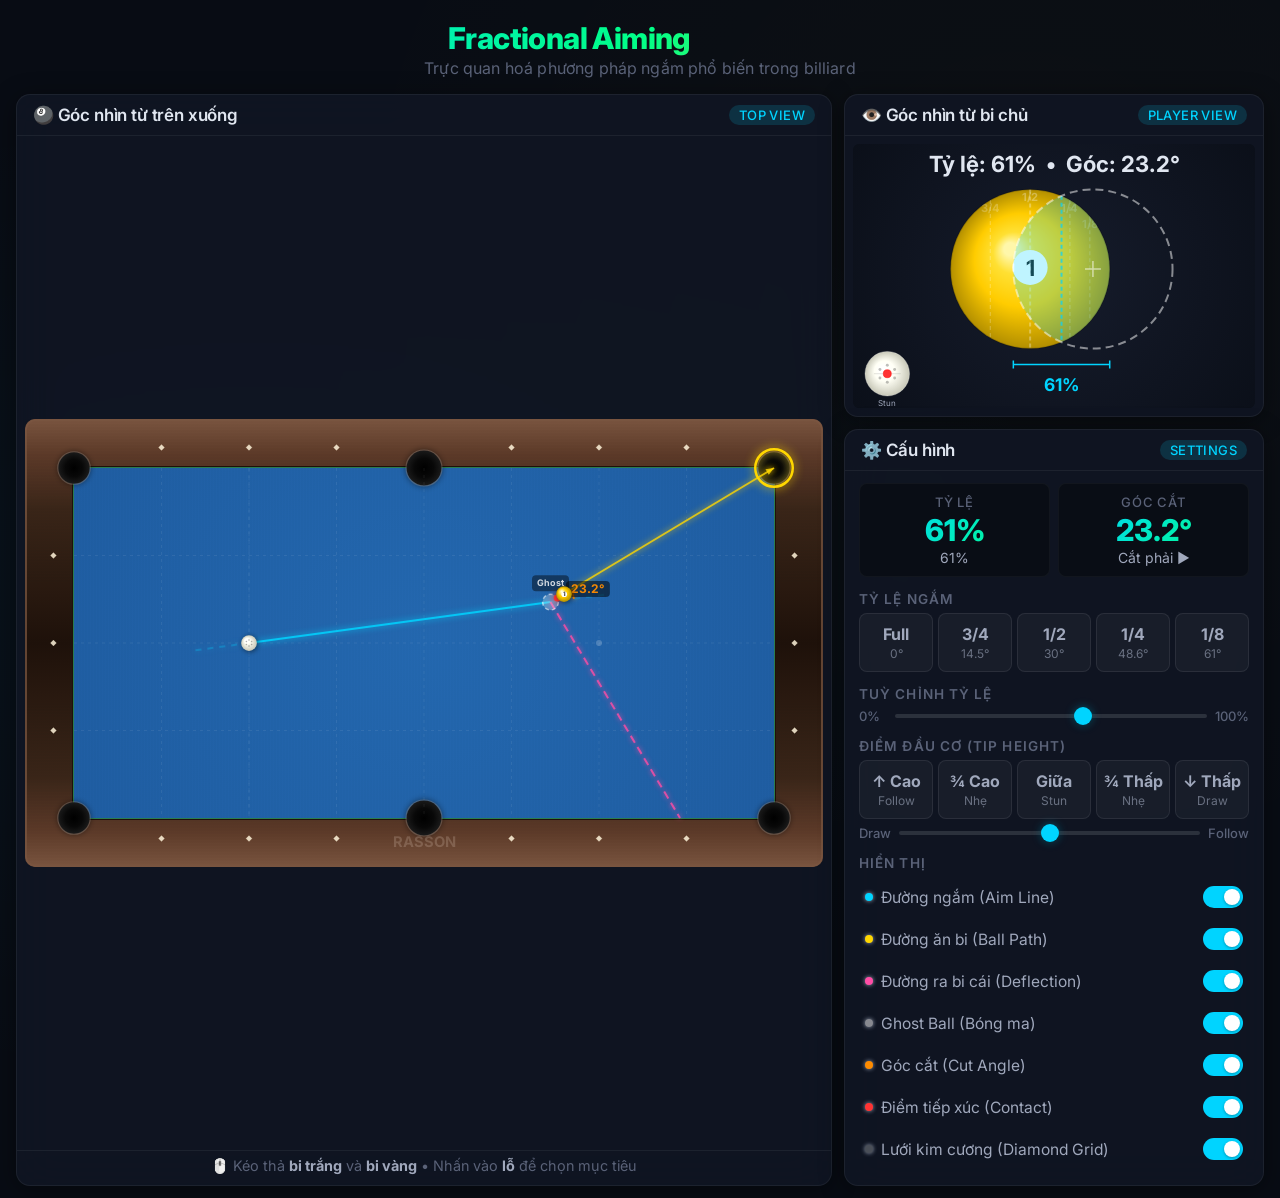
==== index.html @ a76fde68 "Push code" ====
<!doctype html>
<html lang="vi">
  <head>
    <meta charset="UTF-8" />
    <meta name="viewport" content="width=device-width, initial-scale=1.0" />
    <meta
      name="description"
      content="Trực quan hoá phương pháp Fractional Aiming (Ngắm theo tỷ lệ) trong Billiard. Công cụ học tập tương tác."
    />
    <title>Fractional Aiming – Billiard Visualization | Ngắm theo tỷ lệ</title>
    <link
      href="https://fonts.googleapis.com/css2?family=Inter:wght@300;400;500;600;700;800&display=swap"
      rel="stylesheet"
    />
    <link rel="stylesheet" href="style.css" />
  </head>
  <body>
    <div class="app">
      <!-- Header -->
      <header class="app-header">
        <h1>
          Fractional Aiming <span class="subtitle">• Ngắm theo tỷ lệ</span>
        </h1>
        <p class="tagline">
          Trực quan hoá phương pháp ngắm phổ biến trong billiard
        </p>
      </header>

      <!-- Main Content -->
      <main class="main-content">
        <!-- Panel 1: Top-down table view -->
        <section class="panel table-panel" id="table-panel">
          <div class="panel-header">
            <h2>🎱 Góc nhìn từ trên xuống</h2>
            <span class="panel-badge">Top View</span>
          </div>
          <div class="canvas-container" id="table-container">
            <canvas id="tableCanvas"></canvas>
          </div>
          <div class="table-hint">
            <span
              >🖱️ Kéo thả <strong>bi trắng</strong> và
              <strong>bi vàng</strong> &bull; Nhấn vào <strong>lỗ</strong> để
              chọn mục tiêu</span
            >
          </div>
        </section>

        <!-- Right column: Perspective + Config -->
        <aside class="right-column">
          <!-- Panel 2: Player perspective view -->
          <section class="panel perspective-panel" id="perspective-panel">
            <div class="panel-header">
              <h2>👁️ Góc nhìn từ bi chủ</h2>
              <span class="panel-badge">Player View</span>
            </div>
            <div class="canvas-container" id="perspective-container">
              <canvas id="perspectiveCanvas"></canvas>
            </div>
          </section>

          <!-- Panel 3: Configuration -->
          <section class="panel config-panel" id="config-panel">
            <div class="panel-header">
              <h2>⚙️ Cấu hình</h2>
              <span class="panel-badge">Settings</span>
            </div>
            <div class="config-content">
              <!-- Info Display -->
              <div class="info-grid">
                <div class="info-item">
                  <div class="info-label">Tỷ lệ</div>
                  <div class="info-value" id="info-fraction">1/2</div>
                  <div class="info-sub" id="info-fraction-pct">50%</div>
                </div>
                <div class="info-item">
                  <div class="info-label">Góc cắt</div>
                  <div class="info-value" id="info-angle">30.0°</div>
                  <div class="info-sub" id="info-cut-dir">&nbsp;</div>
                </div>
              </div>

              <!-- Fraction Presets -->
              <div class="config-section">
                <div class="section-label">Tỷ lệ ngắm</div>
                <div class="preset-buttons" id="preset-buttons">
                  <button class="preset-btn" data-fraction="1" id="preset-full">
                    <span class="preset-name">Full</span>
                    <span class="preset-angle">0°</span>
                  </button>
                  <button
                    class="preset-btn"
                    data-fraction="0.75"
                    id="preset-34"
                  >
                    <span class="preset-name">3/4</span>
                    <span class="preset-angle">14.5°</span>
                  </button>
                  <button class="preset-btn" data-fraction="0.5" id="preset-12">
                    <span class="preset-name">1/2</span>
                    <span class="preset-angle">30°</span>
                  </button>
                  <button
                    class="preset-btn"
                    data-fraction="0.25"
                    id="preset-14"
                  >
                    <span class="preset-name">1/4</span>
                    <span class="preset-angle">48.6°</span>
                  </button>
                  <button
                    class="preset-btn"
                    data-fraction="0.125"
                    id="preset-18"
                  >
                    <span class="preset-name">1/8</span>
                    <span class="preset-angle">61°</span>
                  </button>
                </div>
              </div>

              <!-- Custom Fraction Slider -->
              <div class="config-section">
                <div class="section-label">Tuỳ chỉnh tỷ lệ</div>
                <div class="slider-container">
                  <span class="slider-min">0%</span>
                  <input
                    type="range"
                    id="fraction-slider"
                    min="0"
                    max="100"
                    value="50"
                    step="1"
                  />
                  <span class="slider-max">100%</span>
                </div>
              </div>

              <!-- Cue Tip Height -->
              <div class="config-section">
                <div class="section-label">Điểm đầu cơ (Tip Height)</div>
                <div class="preset-buttons" id="tip-buttons">
                  <button class="preset-btn tip-btn" data-tip="1" id="tip-high">
                    <span class="preset-name">↑ Cao</span>
                    <span class="preset-angle">Follow</span>
                  </button>
                  <button
                    class="preset-btn tip-btn"
                    data-tip="0.5"
                    id="tip-34h"
                  >
                    <span class="preset-name">¾ Cao</span>
                    <span class="preset-angle">Nhẹ</span>
                  </button>
                  <button
                    class="preset-btn tip-btn active"
                    data-tip="0"
                    id="tip-center"
                  >
                    <span class="preset-name">Giữa</span>
                    <span class="preset-angle">Stun</span>
                  </button>
                  <button
                    class="preset-btn tip-btn"
                    data-tip="-0.5"
                    id="tip-34l"
                  >
                    <span class="preset-name">¾ Thấp</span>
                    <span class="preset-angle">Nhẹ</span>
                  </button>
                  <button class="preset-btn tip-btn" data-tip="-1" id="tip-low">
                    <span class="preset-name">↓ Thấp</span>
                    <span class="preset-angle">Draw</span>
                  </button>
                </div>
                <div class="slider-container">
                  <span class="slider-min">Draw</span>
                  <input
                    type="range"
                    id="tip-slider"
                    min="-100"
                    max="100"
                    value="0"
                    step="1"
                  />
                  <span class="slider-max">Follow</span>
                </div>
              </div>

              <!-- Display Toggles -->
              <div class="config-section">
                <div class="section-label">Hiển thị</div>
                <div class="toggle-list">
                  <label class="toggle-row" for="toggle-aimLine">
                    <span class="toggle-label">
                      <span
                        class="color-dot"
                        style="background: #00d4ff"
                      ></span>
                      Đường ngắm (Aim Line)
                    </span>
                    <span class="toggle-switch">
                      <input type="checkbox" id="toggle-aimLine" checked />
                      <span class="toggle-track"></span>
                    </span>
                  </label>
                  <label class="toggle-row" for="toggle-objectPath">
                    <span class="toggle-label">
                      <span
                        class="color-dot"
                        style="background: #ffd700"
                      ></span>
                      Đường ăn bi (Ball Path)
                    </span>
                    <span class="toggle-switch">
                      <input type="checkbox" id="toggle-objectPath" checked />
                      <span class="toggle-track"></span>
                    </span>
                  </label>
                  <label class="toggle-row" for="toggle-deflectionPath">
                    <span class="toggle-label">
                      <span
                        class="color-dot"
                        style="background: #ff4da6"
                      ></span>
                      Đường ra bi cái (Deflection)
                    </span>
                    <span class="toggle-switch">
                      <input
                        type="checkbox"
                        id="toggle-deflectionPath"
                        checked
                      />
                      <span class="toggle-track"></span>
                    </span>
                  </label>
                  <label class="toggle-row" for="toggle-ghostBall">
                    <span class="toggle-label">
                      <span
                        class="color-dot"
                        style="background: rgba(255, 255, 255, 0.5)"
                      ></span>
                      Ghost Ball (Bóng ma)
                    </span>
                    <span class="toggle-switch">
                      <input type="checkbox" id="toggle-ghostBall" checked />
                      <span class="toggle-track"></span>
                    </span>
                  </label>
                  <label class="toggle-row" for="toggle-cutAngle">
                    <span class="toggle-label">
                      <span
                        class="color-dot"
                        style="background: #ff8c00"
                      ></span>
                      Góc cắt (Cut Angle)
                    </span>
                    <span class="toggle-switch">
                      <input type="checkbox" id="toggle-cutAngle" checked />
                      <span class="toggle-track"></span>
                    </span>
                  </label>
                  <label class="toggle-row" for="toggle-contactPoint">
                    <span class="toggle-label">
                      <span
                        class="color-dot"
                        style="background: #ff3333"
                      ></span>
                      Điểm tiếp xúc (Contact)
                    </span>
                    <span class="toggle-switch">
                      <input type="checkbox" id="toggle-contactPoint" checked />
                      <span class="toggle-track"></span>
                    </span>
                  </label>
                  <label class="toggle-row" for="toggle-diamondGrid">
                    <span class="toggle-label">
                      <span
                        class="color-dot"
                        style="background: rgba(255, 255, 255, 0.25)"
                      ></span>
                      Lưới kim cương (Diamond Grid)
                    </span>
                    <span class="toggle-switch">
                      <input type="checkbox" id="toggle-diamondGrid" checked />
                      <span class="toggle-track"></span>
                    </span>
                  </label>
                </div>
              </div>
            </div>
          </section>
        </aside>
      </main>
    </div>

    <script src="app.js"></script>
  </body>
</html>
---- style.css ----
/* ========================================
   Fractional Aiming - Billiard Visualization
   Dark Theme with Glassmorphism
   ======================================== */

:root {
  --bg: #080c14;
  --bg-subtle: #0d1220;
  --panel-bg: rgba(16, 22, 36, 0.88);
  --panel-border: rgba(255, 255, 255, 0.06);
  --panel-hover: rgba(255, 255, 255, 0.03);
  --text: #e0e6f0;
  --text-secondary: #a0a8bc;
  --text-muted: #5a6278;
  --accent: #00d4ff;
  --accent-dim: rgba(0, 212, 255, 0.15);
  --accent-glow: rgba(0, 212, 255, 0.35);
  --gold: #ffd700;
  --pink: #ff4da6;
  --orange: #ff8c00;
  --red: #ff3333;
  --green: #00ff88;
  --radius: 14px;
  --radius-sm: 8px;
  --shadow: 0 4px 24px rgba(0, 0, 0, 0.4);
  --transition: 0.25s cubic-bezier(0.4, 0, 0.2, 1);
}

/* Reset */
*,
*::before,
*::after {
  margin: 0;
  padding: 0;
  box-sizing: border-box;
}

html {
  font-size: 20px;
  -webkit-font-smoothing: antialiased;
  -moz-osx-font-smoothing: grayscale;
}

body {
  font-family:
    "Inter",
    -apple-system,
    BlinkMacSystemFont,
    "Segoe UI",
    sans-serif;
  background: var(--bg);
  color: var(--text);
  min-height: 100vh;
  overflow-x: hidden;
  background-image:
    radial-gradient(
      ellipse at 20% 50%,
      rgba(0, 212, 255, 0.03) 0%,
      transparent 60%
    ),
    radial-gradient(
      ellipse at 80% 20%,
      rgba(255, 215, 0, 0.02) 0%,
      transparent 50%
    );
}

/* App Container */
.app {
  max-width: 1500px;
  margin: 0 auto;
  padding: 12px 16px;
  display: flex;
  flex-direction: column;
  gap: 12px;
  min-height: 100vh;
}

/* Header */
.app-header {
  text-align: center;
  padding: 8px 0 4px;
}

.app-header h1 {
  font-size: 1.5rem;
  font-weight: 800;
  letter-spacing: -0.02em;
  background: linear-gradient(135deg, #00d4ff 0%, #00ff88 50%, #ffd700 100%);
  -webkit-background-clip: text;
  -webkit-text-fill-color: transparent;
  background-clip: text;
}

.app-header .subtitle {
  font-weight: 400;
  font-size: 0.9rem;
  opacity: 0.8;
}

.app-header .tagline {
  color: var(--text-muted);
  font-size: 0.8rem;
  margin-top: 2px;
  letter-spacing: 0.01em;
}

/* Main Layout */
.main-content {
  display: grid;
  grid-template-columns: 1fr 420px;
  gap: 12px;
  flex: 1;
  min-height: 0;
}

/* Panel Base */
.panel {
  background: var(--panel-bg);
  border: 1px solid var(--panel-border);
  border-radius: var(--radius);
  box-shadow: var(--shadow);
  backdrop-filter: blur(20px);
  -webkit-backdrop-filter: blur(20px);
  overflow: hidden;
  display: flex;
  flex-direction: column;
}

.panel-header {
  padding: 10px 16px;
  display: flex;
  justify-content: space-between;
  align-items: center;
  border-bottom: 1px solid var(--panel-border);
  flex-shrink: 0;
}

.panel-header h2 {
  font-size: 0.85rem;
  font-weight: 600;
  letter-spacing: -0.01em;
}

.panel-badge {
  font-size: 0.65rem;
  font-weight: 500;
  padding: 2px 10px;
  background: var(--accent-dim);
  color: var(--accent);
  border-radius: 20px;
  letter-spacing: 0.03em;
  text-transform: uppercase;
}

/* Table Panel */
.table-panel {
  min-height: 0;
}

.table-panel .canvas-container {
  flex: 1;
  display: flex;
  align-items: center;
  justify-content: center;
  padding: 8px;
  min-height: 300px;
}

.table-panel canvas {
  display: block;
  border-radius: 6px;
}

.table-hint {
  padding: 6px 16px 10px;
  text-align: center;
  font-size: 0.72rem;
  color: var(--text-muted);
  border-top: 1px solid var(--panel-border);
}

.table-hint strong {
  color: var(--text-secondary);
}

/* Right Column */
.right-column {
  display: flex;
  flex-direction: column;
  gap: 12px;
  min-height: 0;
}

/* Perspective Panel */
.perspective-panel .canvas-container {
  padding: 8px;
  min-height: 280px;
  display: flex;
  justify-content: center;
  align-items: center;
}

.perspective-panel canvas {
  display: block;
  border-radius: 6px;
}

/* Config Panel */
.config-panel {
  flex: 1;
  min-height: 0;
}

.config-content {
  padding: 12px 14px 16px;
  display: flex;
  flex-direction: column;
  gap: 14px;
  overflow-y: auto;
  flex: 1;
}

.config-section {
  display: flex;
  flex-direction: column;
  gap: 6px;
}

.section-label {
  font-size: 0.68rem;
  font-weight: 600;
  color: var(--text-muted);
  text-transform: uppercase;
  letter-spacing: 0.08em;
}

/* Info Grid */
.info-grid {
  display: grid;
  grid-template-columns: 1fr 1fr;
  gap: 8px;
}

.info-item {
  background: rgba(0, 0, 0, 0.35);
  border: 1px solid rgba(255, 255, 255, 0.04);
  border-radius: var(--radius-sm);
  padding: 10px 12px;
  text-align: center;
}

.info-label {
  font-size: 0.65rem;
  color: var(--text-muted);
  text-transform: uppercase;
  letter-spacing: 0.06em;
  font-weight: 500;
}

.info-value {
  font-size: 1.5rem;
  font-weight: 800;
  margin-top: 2px;
  background: linear-gradient(135deg, var(--accent), var(--green));
  -webkit-background-clip: text;
  -webkit-text-fill-color: transparent;
  background-clip: text;
}

.info-sub {
  font-size: 0.7rem;
  color: var(--text-secondary);
  margin-top: 1px;
}

/* Preset Buttons */
.preset-buttons {
  display: flex;
  gap: 5px;
}

.preset-btn {
  flex: 1;
  padding: 10px 4px;
  background: rgba(255, 255, 255, 0.04);
  border: 1px solid rgba(255, 255, 255, 0.08);
  border-radius: var(--radius-sm);
  color: var(--text-secondary);
  font-family: "Inter", sans-serif;
  cursor: pointer;
  transition: all var(--transition);
  display: flex;
  flex-direction: column;
  align-items: center;
  gap: 2px;
  min-height: 44px;
  justify-content: center;
}

.preset-btn:hover {
  background: var(--accent-dim);
  border-color: rgba(0, 212, 255, 0.3);
  color: var(--text);
  transform: translateY(-1px);
}

.preset-btn.active {
  background: var(--accent-dim);
  border-color: var(--accent);
  color: var(--accent);
  box-shadow: 0 0 12px var(--accent-glow);
}

.preset-name {
  font-size: 0.8rem;
  font-weight: 700;
}

.preset-angle {
  font-size: 0.6rem;
  opacity: 0.6;
}

/* Slider */
.slider-container {
  display: flex;
  align-items: center;
  gap: 8px;
}

.slider-min,
.slider-max {
  font-size: 0.65rem;
  color: var(--text-muted);
  font-weight: 500;
  min-width: 28px;
}

.slider-max {
  text-align: right;
}

.slider-container input[type="range"] {
  flex: 1;
  -webkit-appearance: none;
  appearance: none;
  height: 4px;
  background: rgba(255, 255, 255, 0.12);
  border-radius: 2px;
  outline: none;
  cursor: pointer;
}

.slider-container input[type="range"]::-webkit-slider-thumb {
  -webkit-appearance: none;
  width: 18px;
  height: 18px;
  background: var(--accent);
  border-radius: 50%;
  cursor: grab;
  box-shadow:
    0 0 10px var(--accent-glow),
    0 2px 6px rgba(0, 0, 0, 0.3);
  transition: transform var(--transition);
}

.slider-container input[type="range"]::-webkit-slider-thumb:active {
  transform: scale(1.15);
  cursor: grabbing;
}

.slider-container input[type="range"]::-moz-range-thumb {
  width: 18px;
  height: 18px;
  background: var(--accent);
  border-radius: 50%;
  border: none;
  cursor: grab;
  box-shadow:
    0 0 10px var(--accent-glow),
    0 2px 6px rgba(0, 0, 0, 0.3);
}

/* Toggle Switches */
.toggle-list {
  display: flex;
  flex-direction: column;
  gap: 2px;
}

.toggle-row {
  display: flex;
  justify-content: space-between;
  align-items: center;
  padding: 8px 6px;
  border-radius: 8px;
  cursor: pointer;
  transition: background var(--transition);
  min-height: 40px;
}

.toggle-row:hover {
  background: var(--panel-hover);
}

.toggle-label {
  font-size: 0.78rem;
  display: flex;
  align-items: center;
  gap: 8px;
  user-select: none;
  color: var(--text-secondary);
}

.color-dot {
  width: 8px;
  height: 8px;
  border-radius: 50%;
  flex-shrink: 0;
  box-shadow: 0 0 4px currentColor;
}

.toggle-switch {
  position: relative;
  width: 40px;
  height: 22px;
  flex-shrink: 0;
}

.toggle-switch input {
  opacity: 0;
  width: 0;
  height: 0;
  position: absolute;
}

.toggle-track {
  position: absolute;
  top: 0;
  left: 0;
  right: 0;
  bottom: 0;
  background: rgba(255, 255, 255, 0.12);
  border-radius: 11px;
  transition: background var(--transition);
  cursor: pointer;
}

.toggle-switch input:checked + .toggle-track {
  background: var(--accent);
}

.toggle-track::after {
  content: "";
  position: absolute;
  top: 3px;
  left: 3px;
  width: 16px;
  height: 16px;
  background: #fff;
  border-radius: 50%;
  transition: transform var(--transition);
  box-shadow: 0 1px 3px rgba(0, 0, 0, 0.3);
}

.toggle-switch input:checked + .toggle-track::after {
  transform: translateX(18px);
}

/* Reference Table */
.ref-table {
  width: 100%;
  border-collapse: collapse;
  font-size: 0.72rem;
}

.ref-table th {
  text-align: left;
  padding: 6px 8px;
  color: var(--text-muted);
  font-weight: 600;
  text-transform: uppercase;
  letter-spacing: 0.04em;
  font-size: 0.65rem;
  border-bottom: 1px solid rgba(255, 255, 255, 0.06);
}

.ref-table td {
  padding: 5px 8px;
  color: var(--text-secondary);
  border-bottom: 1px solid rgba(255, 255, 255, 0.03);
}

.ref-table tbody tr:hover {
  background: var(--panel-hover);
}

.ref-table tbody tr:last-child td {
  border-bottom: none;
}

/* Scrollbar */
.config-content::-webkit-scrollbar {
  width: 4px;
}

.config-content::-webkit-scrollbar-track {
  background: transparent;
}

.config-content::-webkit-scrollbar-thumb {
  background: rgba(255, 255, 255, 0.1);
  border-radius: 2px;
}

.config-content::-webkit-scrollbar-thumb:hover {
  background: rgba(255, 255, 255, 0.2);
}

/* Responsive */
@media (max-width: 1100px) {
  .main-content {
    grid-template-columns: 1fr;
  }

  .table-panel .canvas-container {
    min-height: 280px;
  }

  .right-column {
    flex-direction: row;
    flex-wrap: wrap;
  }

  .perspective-panel {
    flex: 1;
    min-width: 300px;
  }

  .perspective-panel .canvas-container {
    min-height: 260px;
  }

  .config-panel {
    flex: 1;
    min-width: 300px;
  }
}

@media (max-width: 700px) {
  html {
    font-size: 17px;
  }

  .app {
    padding: 6px;
  }

  .main-content {
    gap: 8px;
  }

  .right-column {
    flex-direction: column;
    gap: 8px;
  }

  .perspective-panel .canvas-container {
    min-height: 240px;
  }

  .table-panel .canvas-container {
    min-height: 220px;
    padding: 4px;
  }

  .panel-header {
    padding: 8px 12px;
  }

  .config-content {
    padding: 10px 12px 14px;
    gap: 12px;
  }

  .preset-buttons {
    flex-wrap: wrap;
    gap: 6px;
  }

  .preset-btn {
    min-width: 55px;
    padding: 10px 6px;
  }

  .info-grid {
    gap: 6px;
  }

  .info-item {
    padding: 8px 10px;
  }

  .app-header h1 {
    font-size: 1.3rem;
  }

  .app-header .subtitle {
    display: block;
    margin-left: 0;
    margin-top: 2px;
  }

  .table-hint {
    font-size: 0.65rem;
    padding: 5px 10px 8px;
  }

  .slider-container input[type="range"]::-webkit-slider-thumb {
    width: 24px;
    height: 24px;
  }

  .slider-container input[type="range"]::-moz-range-thumb {
    width: 24px;
    height: 24px;
  }

  .slider-container input[type="range"] {
    height: 6px;
  }
}

/* Animations */
@keyframes fadeIn {
  from {
    opacity: 0;
    transform: translateY(8px);
  }
  to {
    opacity: 1;
    transform: translateY(0);
  }
}

.panel {
  animation: fadeIn 0.5s ease-out both;
}

.table-panel {
  animation-delay: 0s;
}
.perspective-panel {
  animation-delay: 0.1s;
}
.config-panel {
  animation-delay: 0.2s;
}
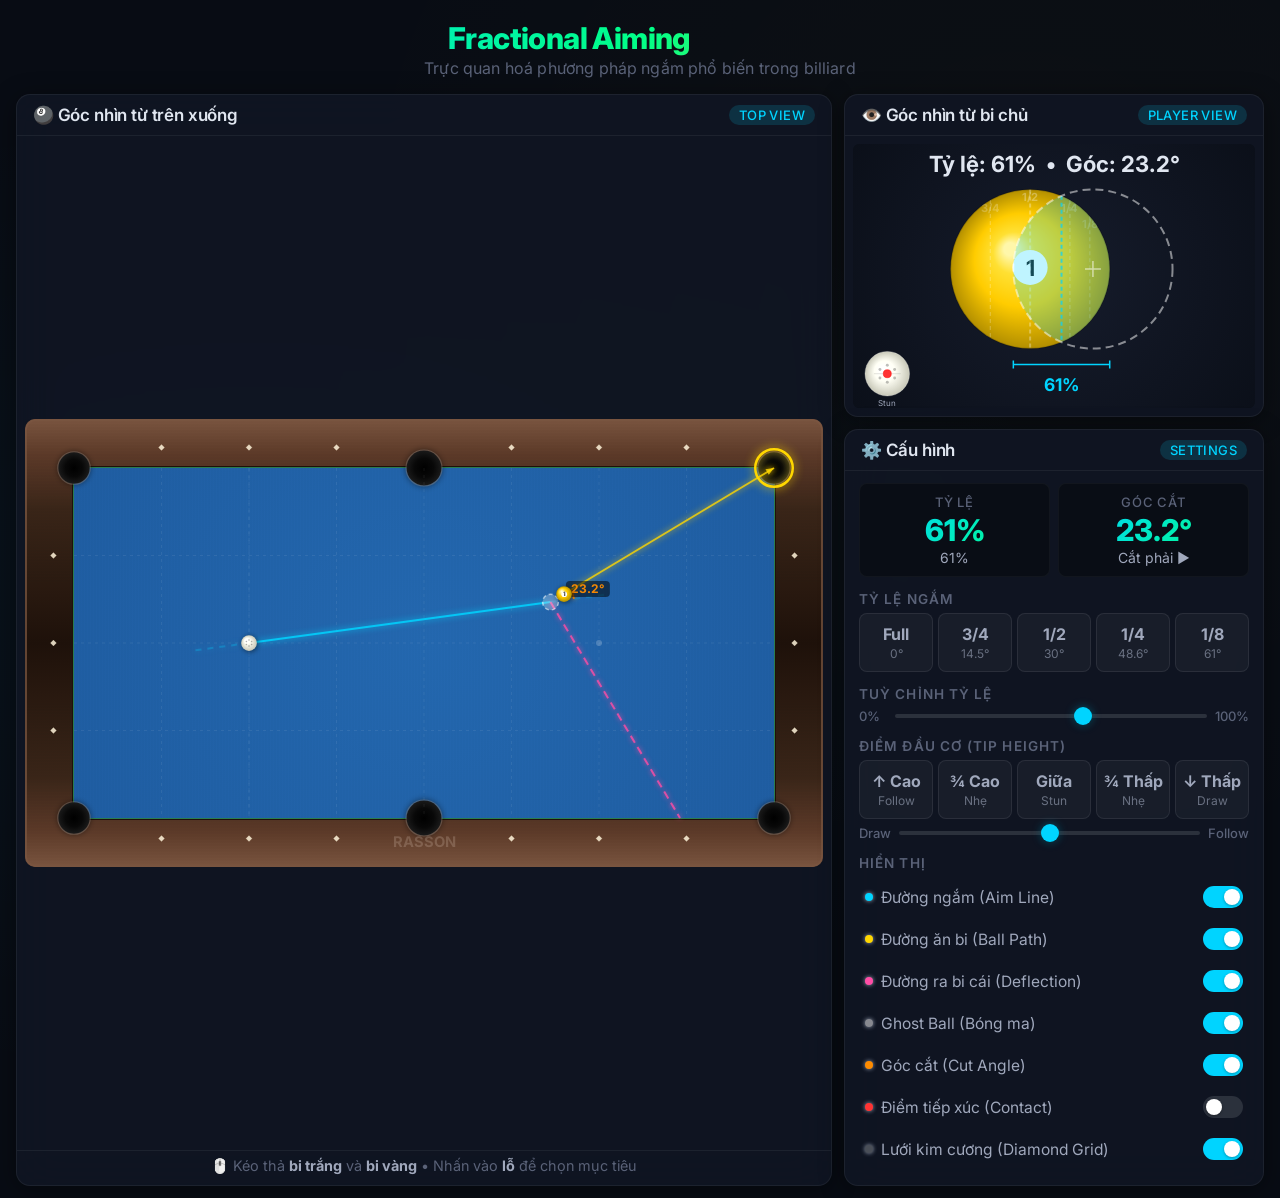
==== commit 9b4ef50c: "Push code" ====
--- a/index.html
+++ b/index.html
@@ -269,7 +269,7 @@
                       Điểm tiếp xúc (Contact)
                     </span>
                     <span class="toggle-switch">
-                      <input type="checkbox" id="toggle-contactPoint" checked />
+                      <input type="checkbox" id="toggle-contactPoint" />
                       <span class="toggle-track"></span>
                     </span>
                   </label>
--- a/style.css
+++ b/style.css
@@ -539,12 +539,16 @@
   }
 
   .perspective-panel .canvas-container {
-    min-height: 260px;
+    min-height: 220px;
   }
 
   .config-panel {
-    flex: 1;
+    flex: none;
     min-width: 300px;
+  }
+
+  .config-content {
+    overflow-y: visible;
   }
 }
 
@@ -555,6 +559,7 @@
 
   .app {
     padding: 6px;
+    min-height: auto;
   }
 
   .main-content {
@@ -567,7 +572,7 @@
   }
 
   .perspective-panel .canvas-container {
-    min-height: 240px;
+    min-height: 200px;
   }
 
   .table-panel .canvas-container {
@@ -579,9 +584,15 @@
     padding: 8px 12px;
   }
 
+  .config-panel {
+    flex: none;
+  }
+
   .config-content {
     padding: 10px 12px 14px;
-    gap: 12px;
+    gap: 10px;
+    overflow-y: visible;
+    flex: none;
   }
 
   .preset-buttons {
@@ -591,7 +602,8 @@
 
   .preset-btn {
     min-width: 55px;
-    padding: 10px 6px;
+    padding: 8px 4px;
+    min-height: 38px;
   }
 
   .info-grid {
@@ -629,6 +641,16 @@
 
   .slider-container input[type="range"] {
     height: 6px;
+  }
+
+  /* Compact toggle rows on mobile */
+  .toggle-row {
+    padding: 5px 6px;
+    min-height: 34px;
+  }
+
+  .toggle-label {
+    font-size: 0.72rem;
   }
 }
 
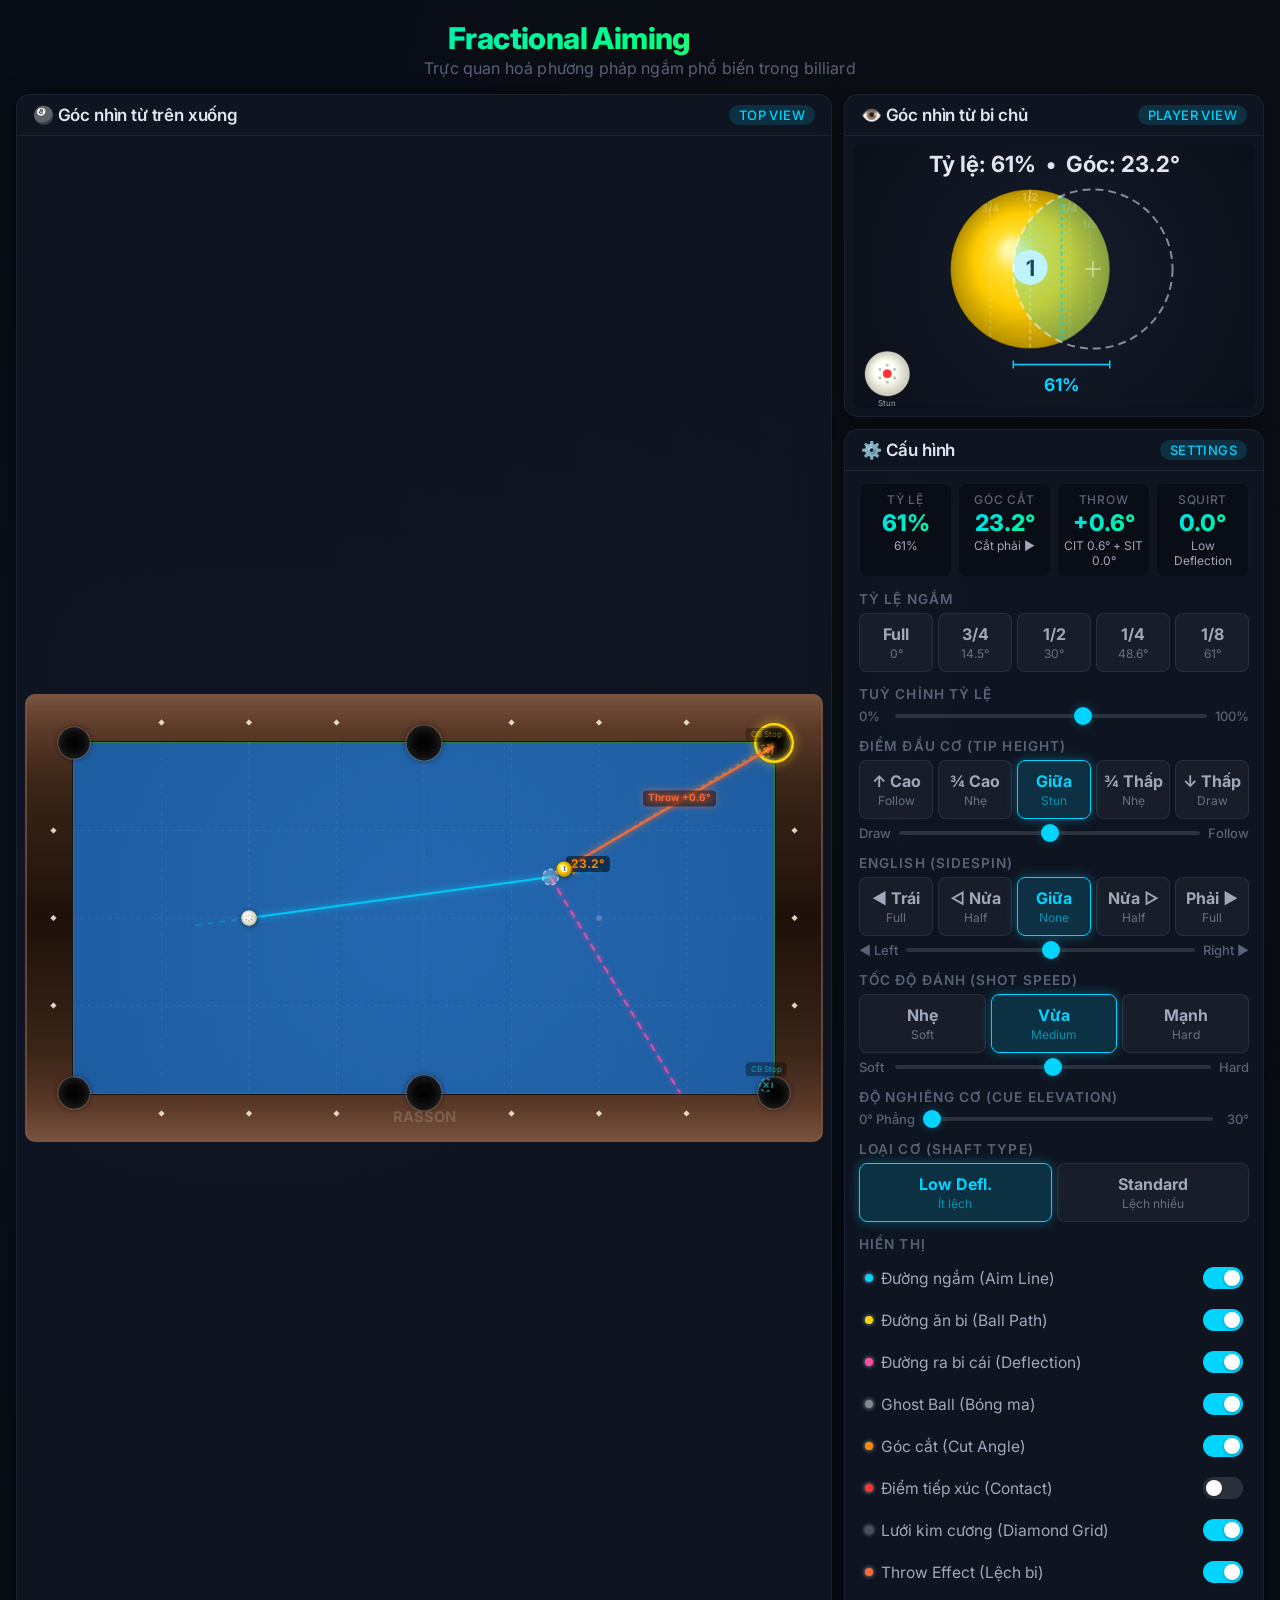
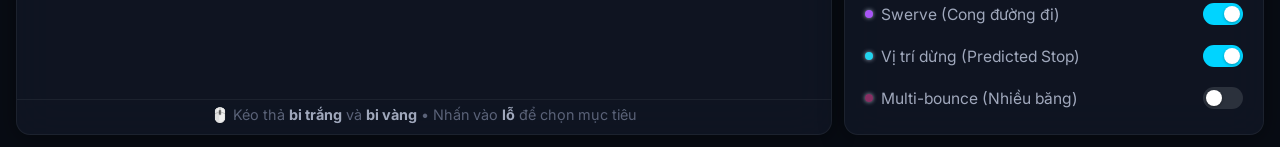
==== commit c0f41ac8: "ok" ====
--- a/index.html
+++ b/index.html
@@ -78,6 +78,16 @@
                   <div class="info-value" id="info-angle">30.0°</div>
                   <div class="info-sub" id="info-cut-dir">&nbsp;</div>
                 </div>
+                <div class="info-item">
+                  <div class="info-label">Throw</div>
+                  <div class="info-value" id="info-throw">0.0°</div>
+                  <div class="info-sub" id="info-throw-detail">&nbsp;</div>
+                </div>
+                <div class="info-item">
+                  <div class="info-label">Squirt</div>
+                  <div class="info-value" id="info-squirt">0.0°</div>
+                  <div class="info-sub" id="info-squirt-detail">&nbsp;</div>
+                </div>
               </div>
 
               <!-- Fraction Presets -->
@@ -187,6 +197,108 @@
                 </div>
               </div>
 
+              <!-- Sidespin (English) -->
+              <div class="config-section">
+                <div class="section-label">English (Sidespin)</div>
+                <div class="preset-buttons" id="english-buttons">
+                  <button class="preset-btn eng-btn" data-eng="-1" id="eng-left">
+                    <span class="preset-name">◀ Trái</span>
+                    <span class="preset-angle">Full</span>
+                  </button>
+                  <button class="preset-btn eng-btn" data-eng="-0.5" id="eng-halfleft">
+                    <span class="preset-name">◁ Nửa</span>
+                    <span class="preset-angle">Half</span>
+                  </button>
+                  <button class="preset-btn eng-btn active" data-eng="0" id="eng-center">
+                    <span class="preset-name">Giữa</span>
+                    <span class="preset-angle">None</span>
+                  </button>
+                  <button class="preset-btn eng-btn" data-eng="0.5" id="eng-halfright">
+                    <span class="preset-name">Nửa ▷</span>
+                    <span class="preset-angle">Half</span>
+                  </button>
+                  <button class="preset-btn eng-btn" data-eng="1" id="eng-right">
+                    <span class="preset-name">Phải ▶</span>
+                    <span class="preset-angle">Full</span>
+                  </button>
+                </div>
+                <div class="slider-container">
+                  <span class="slider-min">◀ Left</span>
+                  <input
+                    type="range"
+                    id="english-slider"
+                    min="-100"
+                    max="100"
+                    value="0"
+                    step="1"
+                  />
+                  <span class="slider-max">Right ▶</span>
+                </div>
+              </div>
+
+              <!-- Shot Speed -->
+              <div class="config-section">
+                <div class="section-label">Tốc độ đánh (Shot Speed)</div>
+                <div class="preset-buttons" id="speed-buttons">
+                  <button class="preset-btn speed-btn" data-speed="0.15" id="speed-soft">
+                    <span class="preset-name">Nhẹ</span>
+                    <span class="preset-angle">Soft</span>
+                  </button>
+                  <button class="preset-btn speed-btn active" data-speed="0.5" id="speed-med">
+                    <span class="preset-name">Vừa</span>
+                    <span class="preset-angle">Medium</span>
+                  </button>
+                  <button class="preset-btn speed-btn" data-speed="0.85" id="speed-hard">
+                    <span class="preset-name">Mạnh</span>
+                    <span class="preset-angle">Hard</span>
+                  </button>
+                </div>
+                <div class="slider-container">
+                  <span class="slider-min">Soft</span>
+                  <input
+                    type="range"
+                    id="speed-slider"
+                    min="0"
+                    max="100"
+                    value="50"
+                    step="1"
+                  />
+                  <span class="slider-max">Hard</span>
+                </div>
+              </div>
+
+              <!-- Cue Elevation -->
+              <div class="config-section">
+                <div class="section-label">Độ nghiêng cơ (Cue Elevation)</div>
+                <div class="slider-container">
+                  <span class="slider-min">0° Phẳng</span>
+                  <input
+                    type="range"
+                    id="elevation-slider"
+                    min="0"
+                    max="30"
+                    value="0"
+                    step="1"
+                  />
+                  <span class="slider-max">30°</span>
+                </div>
+              </div>
+
+              <!-- Shaft Type -->
+              <div class="config-section">
+                <div class="section-label">Loại cơ (Shaft Type)</div>
+                <div class="preset-buttons" id="shaft-buttons">
+                  <button class="preset-btn shaft-btn active" data-shaft="ld" id="shaft-ld">
+                    <span class="preset-name">Low Defl.</span>
+                    <span class="preset-angle">Ít lệch</span>
+                  </button>
+                  <button class="preset-btn shaft-btn" data-shaft="std" id="shaft-std">
+                    <span class="preset-name">Standard</span>
+                    <span class="preset-angle">Lệch nhiều</span>
+                  </button>
+                </div>
+              </div>
+
               <!-- Display Toggles -->
               <div class="config-section">
                 <div class="section-label">Hiển thị</div>
@@ -286,6 +398,58 @@
                       <span class="toggle-track"></span>
                     </span>
                   </label>
+                  <label class="toggle-row" for="toggle-throwEffect">
+                    <span class="toggle-label">
+                      <span
+                        class="color-dot"
+                        style="background: #ff6b35"
+                      ></span>
+                      Throw Effect (Lệch bi)
+                    </span>
+                    <span class="toggle-switch">
+                      <input type="checkbox" id="toggle-throwEffect" checked />
+                      <span class="toggle-track"></span>
+                    </span>
+                  </label>
+                  <label class="toggle-row" for="toggle-swervePath">
+                    <span class="toggle-label">
+                      <span
+                        class="color-dot"
+                        style="background: #a855f7"
+                      ></span>
+                      Swerve (Cong đường đi)
+                    </span>
+                    <span class="toggle-switch">
+                      <input type="checkbox" id="toggle-swervePath" checked />
+                      <span class="toggle-track"></span>
+                    </span>
+                  </label>
+                  <label class="toggle-row" for="toggle-predictedStop">
+                    <span class="toggle-label">
+                      <span
+                        class="color-dot"
+                        style="background: #22d3ee"
+                      ></span>
+                      Vị trí dừng (Predicted Stop)
+                    </span>
+                    <span class="toggle-switch">
+                      <input type="checkbox" id="toggle-predictedStop" checked />
+                      <span class="toggle-track"></span>
+                    </span>
+                  </label>
+                  <label class="toggle-row" for="toggle-bouncePath">
+                    <span class="toggle-label">
+                      <span
+                        class="color-dot"
+                        style="background: rgba(255, 77, 166, 0.5)"
+                      ></span>
+                      Multi-bounce (Nhiều băng)
+                    </span>
+                    <span class="toggle-switch">
+                      <input type="checkbox" id="toggle-bouncePath" />
+                      <span class="toggle-track"></span>
+                    </span>
+                  </label>
                 </div>
               </div>
             </div>
@@ -294,6 +458,7 @@
       </main>
     </div>
 
+    <script src="physics.js"></script>
     <script src="app.js"></script>
   </body>
 </html>
--- a/style.css
+++ b/style.css
@@ -238,20 +238,20 @@
 /* Info Grid */
 .info-grid {
   display: grid;
-  grid-template-columns: 1fr 1fr;
-  gap: 8px;
+  grid-template-columns: 1fr 1fr 1fr 1fr;
+  gap: 6px;
 }
 
 .info-item {
   background: rgba(0, 0, 0, 0.35);
   border: 1px solid rgba(255, 255, 255, 0.04);
   border-radius: var(--radius-sm);
-  padding: 10px 12px;
+  padding: 8px 6px;
   text-align: center;
 }
 
 .info-label {
-  font-size: 0.65rem;
+  font-size: 0.6rem;
   color: var(--text-muted);
   text-transform: uppercase;
   letter-spacing: 0.06em;
@@ -259,7 +259,7 @@
 }
 
 .info-value {
-  font-size: 1.5rem;
+  font-size: 1.15rem;
   font-weight: 800;
   margin-top: 2px;
   background: linear-gradient(135deg, var(--accent), var(--green));
@@ -269,7 +269,7 @@
 }
 
 .info-sub {
-  font-size: 0.7rem;
+  font-size: 0.6rem;
   color: var(--text-secondary);
   margin-top: 1px;
 }
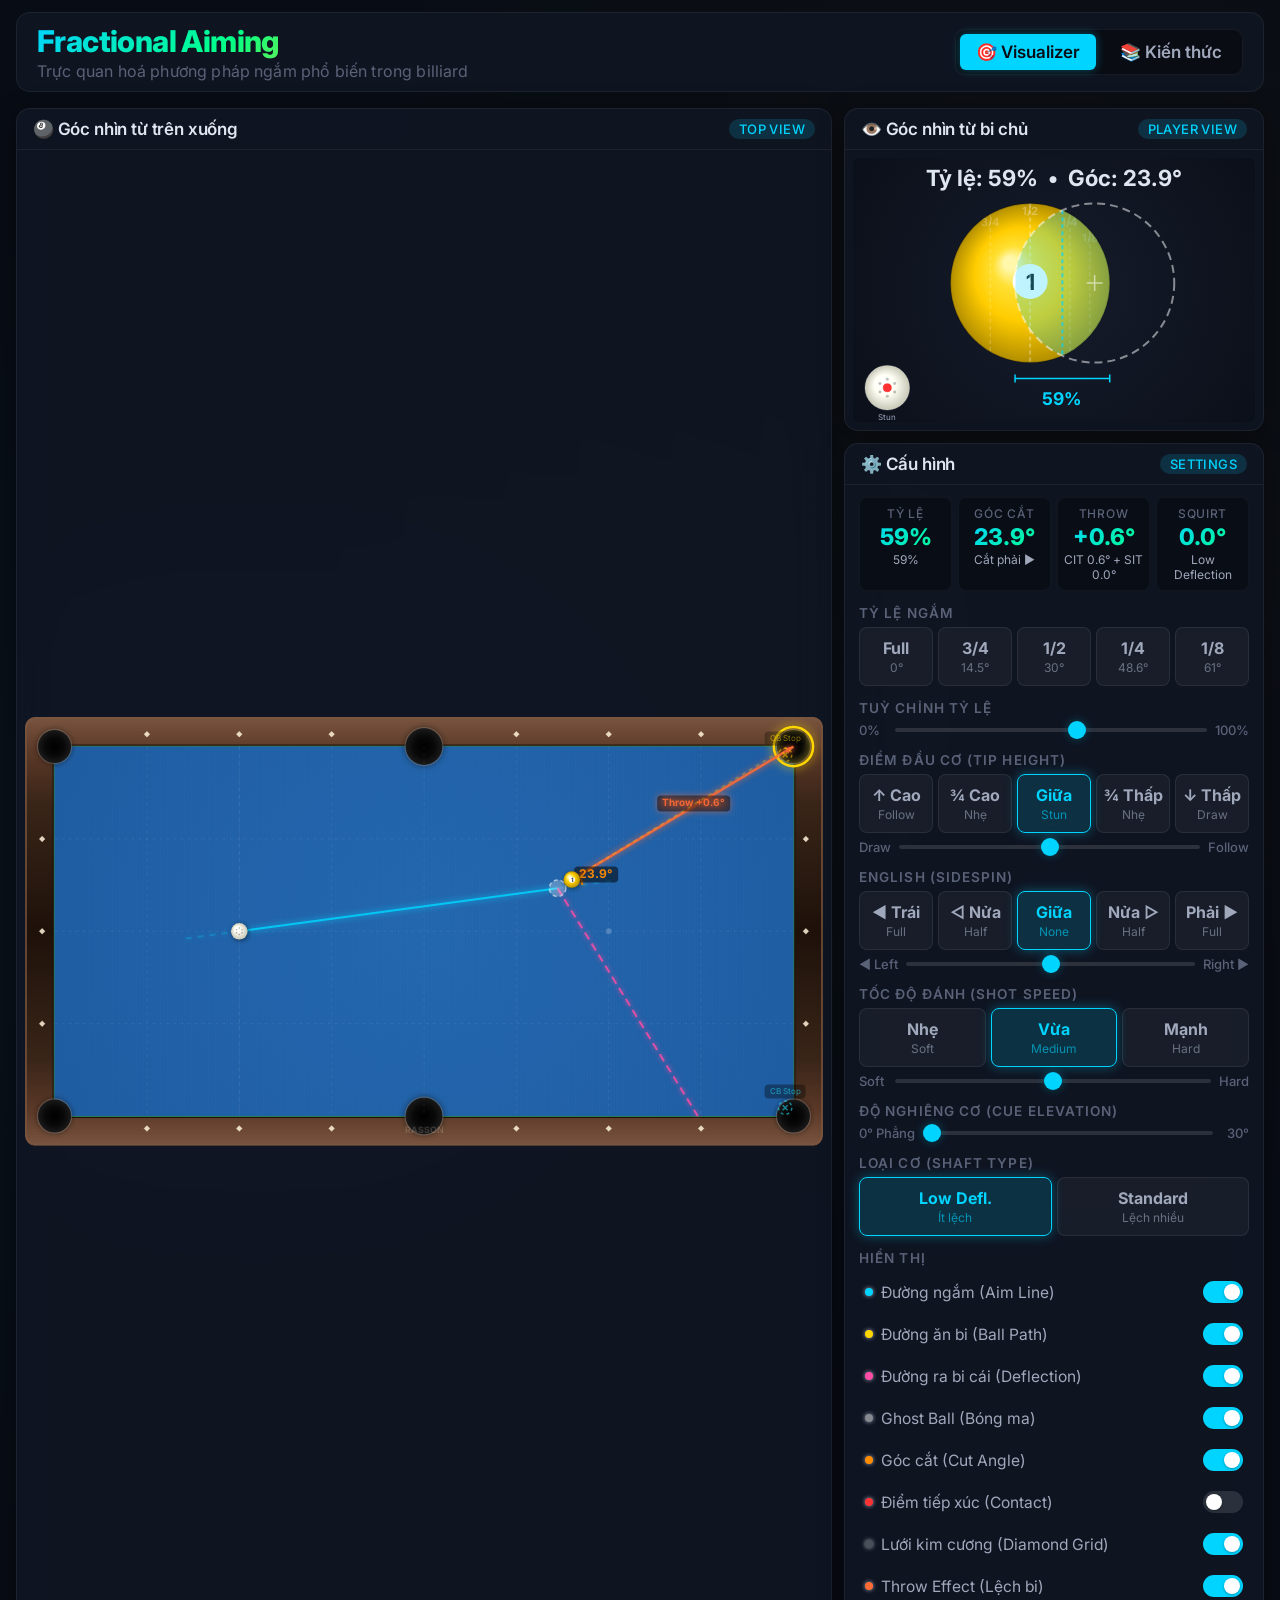
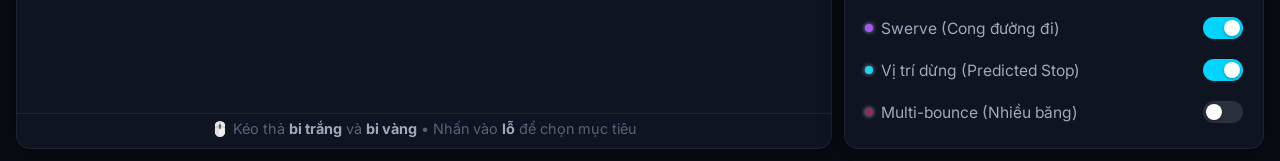
==== commit c9fb08d2: "ok" ====
--- a/index.html
+++ b/index.html
@@ -18,12 +18,18 @@
     <div class="app">
       <!-- Header -->
       <header class="app-header">
-        <h1>
-          Fractional Aiming <span class="subtitle">• Ngắm theo tỷ lệ</span>
-        </h1>
-        <p class="tagline">
-          Trực quan hoá phương pháp ngắm phổ biến trong billiard
-        </p>
+        <div class="header-titles">
+          <h1>
+            Fractional Aiming <span class="subtitle">• Ngắm theo tỷ lệ</span>
+          </h1>
+          <p class="tagline">
+            Trực quan hoá phương pháp ngắm phổ biến trong billiard
+          </p>
+        </div>
+        <nav class="app-nav">
+          <a href="index.html" class="nav-link active">🎯 Visualizer</a>
+          <a href="training.html" class="nav-link">📚 Kiến thức</a>
+        </nav>
       </header>
 
       <!-- Main Content -->
@@ -201,23 +207,43 @@
               <div class="config-section">
                 <div class="section-label">English (Sidespin)</div>
                 <div class="preset-buttons" id="english-buttons">
-                  <button class="preset-btn eng-btn" data-eng="-1" id="eng-left">
+                  <button
+                    class="preset-btn eng-btn"
+                    data-eng="-1"
+                    id="eng-left"
+                  >
                     <span class="preset-name">◀ Trái</span>
                     <span class="preset-angle">Full</span>
                   </button>
-                  <button class="preset-btn eng-btn" data-eng="-0.5" id="eng-halfleft">
+                  <button
+                    class="preset-btn eng-btn"
+                    data-eng="-0.5"
+                    id="eng-halfleft"
+                  >
                     <span class="preset-name">◁ Nửa</span>
                     <span class="preset-angle">Half</span>
                   </button>
-                  <button class="preset-btn eng-btn active" data-eng="0" id="eng-center">
+                  <button
+                    class="preset-btn eng-btn active"
+                    data-eng="0"
+                    id="eng-center"
+                  >
                     <span class="preset-name">Giữa</span>
                     <span class="preset-angle">None</span>
                   </button>
-                  <button class="preset-btn eng-btn" data-eng="0.5" id="eng-halfright">
+                  <button
+                    class="preset-btn eng-btn"
+                    data-eng="0.5"
+                    id="eng-halfright"
+                  >
                     <span class="preset-name">Nửa ▷</span>
                     <span class="preset-angle">Half</span>
                   </button>
-                  <button class="preset-btn eng-btn" data-eng="1" id="eng-right">
+                  <button
+                    class="preset-btn eng-btn"
+                    data-eng="1"
+                    id="eng-right"
+                  >
                     <span class="preset-name">Phải ▶</span>
                     <span class="preset-angle">Full</span>
                   </button>
@@ -240,15 +266,27 @@
               <div class="config-section">
                 <div class="section-label">Tốc độ đánh (Shot Speed)</div>
                 <div class="preset-buttons" id="speed-buttons">
-                  <button class="preset-btn speed-btn" data-speed="0.15" id="speed-soft">
+                  <button
+                    class="preset-btn speed-btn"
+                    data-speed="0.15"
+                    id="speed-soft"
+                  >
                     <span class="preset-name">Nhẹ</span>
                     <span class="preset-angle">Soft</span>
                   </button>
-                  <button class="preset-btn speed-btn active" data-speed="0.5" id="speed-med">
+                  <button
+                    class="preset-btn speed-btn active"
+                    data-speed="0.5"
+                    id="speed-med"
+                  >
                     <span class="preset-name">Vừa</span>
                     <span class="preset-angle">Medium</span>
                   </button>
-                  <button class="preset-btn speed-btn" data-speed="0.85" id="speed-hard">
+                  <button
+                    class="preset-btn speed-btn"
+                    data-speed="0.85"
+                    id="speed-hard"
+                  >
                     <span class="preset-name">Mạnh</span>
                     <span class="preset-angle">Hard</span>
                   </button>
@@ -288,11 +326,19 @@
               <div class="config-section">
                 <div class="section-label">Loại cơ (Shaft Type)</div>
                 <div class="preset-buttons" id="shaft-buttons">
-                  <button class="preset-btn shaft-btn active" data-shaft="ld" id="shaft-ld">
+                  <button
+                    class="preset-btn shaft-btn active"
+                    data-shaft="ld"
+                    id="shaft-ld"
+                  >
                     <span class="preset-name">Low Defl.</span>
                     <span class="preset-angle">Ít lệch</span>
                   </button>
-                  <button class="preset-btn shaft-btn" data-shaft="std" id="shaft-std">
+                  <button
+                    class="preset-btn shaft-btn"
+                    data-shaft="std"
+                    id="shaft-std"
+                  >
                     <span class="preset-name">Standard</span>
                     <span class="preset-angle">Lệch nhiều</span>
                   </button>
@@ -433,7 +479,11 @@
                       Vị trí dừng (Predicted Stop)
                     </span>
                     <span class="toggle-switch">
-                      <input type="checkbox" id="toggle-predictedStop" checked />
+                      <input
+                        type="checkbox"
+                        id="toggle-predictedStop"
+                        checked
+                      />
                       <span class="toggle-track"></span>
                     </span>
                   </label>
--- a/style.css
+++ b/style.css
@@ -78,8 +78,50 @@
 
 /* Header */
 .app-header {
-  text-align: center;
-  padding: 8px 0 4px;
+  display: flex;
+  justify-content: space-between;
+  align-items: center;
+  padding: 10px 20px;
+  background: var(--panel-bg);
+  border: 1px solid var(--panel-border);
+  border-radius: var(--radius);
+  margin-bottom: 4px;
+}
+
+.header-titles {
+  display: flex;
+  flex-direction: column;
+  align-items: flex-start;
+}
+
+.app-nav {
+  display: flex;
+  gap: 8px;
+  background: rgba(0, 0, 0, 0.4);
+  padding: 4px;
+  border-radius: 10px;
+  border: 1px solid var(--panel-border);
+}
+
+.nav-link {
+  color: var(--text-secondary);
+  text-decoration: none;
+  font-size: 0.85rem;
+  font-weight: 600;
+  padding: 8px 16px;
+  border-radius: 6px;
+  transition: all var(--transition);
+}
+
+.nav-link:hover {
+  color: var(--text);
+  background: rgba(255, 255, 255, 0.05);
+}
+
+.nav-link.active {
+  color: var(--bg);
+  background: var(--accent);
+  box-shadow: 0 0 10px var(--accent-glow);
 }
 
 .app-header h1 {
@@ -679,3 +721,155 @@
 .config-panel {
   animation-delay: 0.2s;
 }
+
+/* ========================================
+   Training Page Styles
+   ======================================== */
+.training-container {
+  display: grid;
+  grid-template-columns: 3fr 1fr;
+  gap: 16px;
+  flex: 1;
+}
+
+.drills-section, .curriculum-section {
+  display: flex;
+  flex-direction: column;
+  gap: 16px;
+}
+
+.drill-card {
+  background: var(--panel-bg);
+  border: 1px solid var(--panel-border);
+  border-radius: var(--radius);
+  padding: 20px;
+  display: flex;
+  gap: 20px;
+  box-shadow: var(--shadow);
+}
+
+.drill-content {
+  flex: 1;
+}
+
+.drill-title {
+  font-size: 1.2rem;
+  font-weight: 700;
+  color: var(--accent);
+  margin-bottom: 8px;
+  display: flex;
+  align-items: center;
+  gap: 8px;
+}
+
+.drill-meta {
+  font-size: 0.75rem;
+  color: var(--text-muted);
+  text-transform: uppercase;
+  letter-spacing: 0.05em;
+  margin-bottom: 12px;
+  font-weight: 600;
+}
+
+.drill-desc, .drill-req {
+  font-size: 0.85rem;
+  color: var(--text-secondary);
+  line-height: 1.5;
+  margin-bottom: 10px;
+}
+
+.drill-req strong {
+  color: var(--gold);
+}
+
+.drill-diagram {
+  width: 250px;
+  height: 200px;
+  background: linear-gradient(to bottom, #112a1f, #0d1a14);
+  border: 4px solid #3c1e0e; /* Wood rail */
+  border-radius: 8px;
+  position: relative;
+  display: flex;
+  align-items: center;
+  justify-content: center;
+  box-shadow: inset 0 0 20px rgba(0,0,0,0.8);
+  overflow: hidden;
+  flex-shrink: 0;
+}
+
+.curriculum-card {
+  background: var(--panel-bg);
+  border: 1px solid var(--panel-border);
+  border-radius: var(--radius);
+  padding: 20px;
+}
+
+.curriculum-title {
+  font-size: 1.1rem;
+  font-weight: 700;
+  margin-bottom: 16px;
+  border-bottom: 1px solid var(--panel-border);
+  padding-bottom: 8px;
+  color: var(--gold);
+}
+
+.timeline {
+  display: flex;
+  flex-direction: column;
+  gap: 16px;
+  position: relative;
+}
+
+.timeline::before {
+  content: '';
+  position: absolute;
+  top: 0; bottom: 0;
+  left: 14px;
+  width: 2px;
+  background: rgba(255,255,255,0.1);
+}
+
+.timeline-item {
+  position: relative;
+  padding-left: 40px;
+}
+
+.timeline-dot {
+  position: absolute;
+  left: 10px;
+  top: 4px;
+  width: 10px;
+  height: 10px;
+  background: var(--accent);
+  border-radius: 50%;
+  box-shadow: 0 0 10px var(--accent-glow);
+}
+
+.timeline-time {
+  font-size: 0.75rem;
+  color: var(--text-muted);
+  font-weight: 600;
+}
+
+.timeline-desc {
+  font-size: 0.85rem;
+  font-weight: 500;
+  margin-top: 2px;
+}
+
+/* Responsive Training */
+@media (max-width: 1100px) {
+  .training-container {
+    grid-template-columns: 1fr;
+  }
+}
+
+@media (max-width: 700px) {
+  .drill-card {
+    flex-direction: column;
+  }
+  .drill-diagram {
+    width: 100%;
+    margin-top: 10px;
+  }
+}
